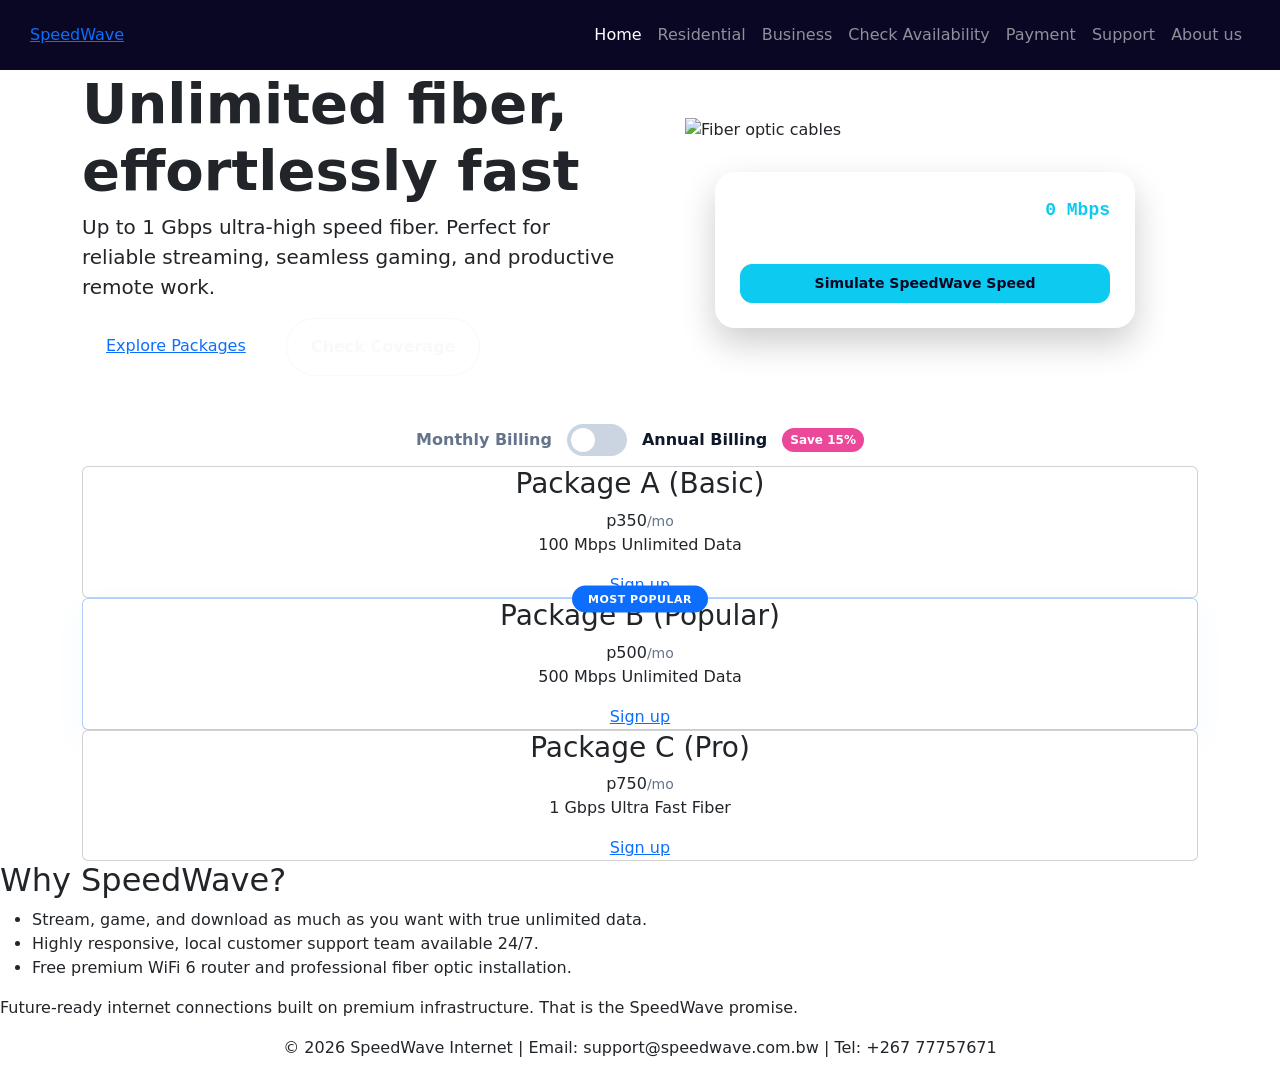
==== index.html @ 169de56e "Add initial index.html for SpeedWave Internet" ====
<!DOCTYPE html>
<html lang="en">
<head>
    <meta charset="utf-8">
    <meta name="viewport" content="width=device-width, initial-scale=1.0">
    <title>SpeedWave Internet | Unlimited Fiber</title>
    <link href="https://cdn.jsdelivr.net/npm/bootstrap@5.3.3/dist/css/bootstrap.min.css" rel="stylesheet">
    <link rel="stylesheet" href="style.css">
    <style>
        .speed-gauge-container {
            background: rgba(255, 255, 255, 0.08);
            border-radius: 20px;
            border: 1px solid rgba(255, 255, 255, 0.1);
            max-width: 420px;
            width: 100%;
            margin-top: 30px;
            box-shadow: 0 15px 35px rgba(0, 0, 0, 0.2);
        }
        .speed-bar-outer {
            height: 16px;
            background-color: rgba(255, 255, 255, 0.15);
            border-radius: 8px;
            overflow: hidden;
        }
        .speed-bar-inner {
            width: 0%;
            height: 100%;
            background: linear-gradient(90deg, #3b82f6, #00f2fe);
            border-radius: 8px;
            transition: width 0.1s ease-out;
        }
        .toggle-switch-wrapper {
            display: flex;
            align-items: center;
            justify-content: center;
            gap: 15px;
            margin-top: 40px;
            margin-bottom: 10px;
        }
        .toggle-switch {
            position: relative;
            display: inline-block;
            width: 60px;
            height: 32px;
        }
        .toggle-switch input {
            opacity: 0;
            width: 0;
            height: 0;
        }
        .slider {
            position: absolute;
            cursor: pointer;
            top: 0;
            left: 0;
            right: 0;
            bottom: 0;
            background-color: #cbd5e1;
            transition: .3s;
            border-radius: 34px;
        }
        .slider:before {
            position: absolute;
            content: "";
            height: 24px;
            width: 24px;
            left: 4px;
            bottom: 4px;
            background-color: white;
            transition: .3s;
            border-radius: 50%;
        }
        input:checked + .slider {
            background-color: #3b82f6;
        }
        input:checked + .slider:before {
            transform: translateX(28px);
        }
        .discount-badge {
            background-color: #ec4899;
            color: white;
            font-size: 12px;
            padding: 3px 8px;
            border-radius: 12px;
            font-weight: 700;
        }
    </style>
</head>
<body>
    <header class="top sticky-top navbar navbar-expand-lg navbar-dark" style="background-color: #090723; padding: 15px 30px;">
        <div class="container-fluid p-0">
            <a href="index.html" class="logo-text">
                Speed<span class="blue">Wave</span>
            </a>
            <button class="navbar-toggler" type="button" data-bs-toggle="collapse" data-bs-target="#mainNavbar" aria-controls="mainNavbar" aria-expanded="false" aria-label="Toggle navigation">
                <span class="navbar-toggler-icon"></span>
            </button>
            <div class="collapse navbar-collapse justify-content-end" id="mainNavbar">
                <ul class="menu navbar-nav ms-auto align-items-center">
                    <li class="nav-item"><a href="index.html" class="nav-link active">Home</a></li>
                    <li class="nav-item"><a href="htmls/residential.html" class="nav-link">Residential</a></li>
                    <li class="nav-item"><a href="htmls/business.html" class="nav-link">Business</a></li>
                    <li class="nav-item"><a href="htmls/check.html" class="nav-link">Check Availability</a></li>
                    <li class="nav-item"><a href="htmls/payment.html" class="nav-link">Payment</a></li>
                    <li class="nav-item"><a href="htmls/support.html" class="nav-link">Support</a></li>
                    <li class="nav-item"><a href="htmls/about.html" class="nav-link">About us</a></li>
                </ul>
            </div>
        </div>
    </header>

    <main>
        <section class="showcase-section">
            <div class="container">
                <div class="row align-items-center text-start">
                    <div class="col-lg-6 mb-5 mb-lg-0">
                        <h1 class="display-4 fw-bold">Unlimited fiber, effortlessly fast</h1>
                        <p class="lead">Up to 1 Gbps ultra-high speed fiber. Perfect for reliable streaming, seamless gaming, and productive remote work.</p>
                        <div class="d-flex flex-wrap gap-3">
                            <a href="htmls/residential.html" class="sign-up-button mt-0 px-4 py-3" style="font-size: 16px;">Explore Packages</a>
                            <a href="htmls/check.html" class="btn btn-outline-light px-4 py-3" style="border-radius: 30px; font-weight: 600;">Check Coverage</a>
                        </div>
                    </div>
                    <div class="col-lg-6 d-flex flex-column align-items-center">
                        <img src="images/Untitled design.png" alt="Fiber optic cables" class="showcase-image w-100" style="max-width: 480px; object-fit: cover;">
                        
                        <div class="speed-gauge-container p-4">
                            <div class="d-flex justify-content-between align-items-center mb-2">
                                <span class="text-white-50 font-monospace" style="font-size: 14px;">LIVE FIBER SPEED</span>
                                <span id="speed-indicator" class="fw-bold text-info font-monospace" style="font-size: 18px;">0 Mbps</span>
                            </div>
                            <div class="speed-bar-outer mb-3">
                                <div id="speed-progress" class="speed-bar-inner"></div>
                            </div>
                            <button id="simulate-btn" class="btn btn-sm btn-info w-100 fw-bold py-2" style="border-radius: 12px; color: #090723;">Simulate SpeedWave Speed</button>
                        </div>
                    </div>
                </div>
            </div>
        </section>

        <section class="container mt-5 text-center">
            <div class="toggle-switch-wrapper">
                <span class="fw-semibold" style="color: #64748b;">Monthly Billing</span>
                <label class="toggle-switch">
                    <input type="checkbox" id="billing-cycle-toggle">
                    <span class="slider"></span>
                </label>
                <span class="fw-semibold" style="color: #0f172a;">Annual Billing</span>
                <span class="discount-badge">Save 15%</span>
            </div>
            
            <div class="pricing">
                <div class="card">
                    <h3>Package A (Basic)</h3>
                    <div class="price" id="price-a">p350<span style="font-size: 14px; font-weight: 500; color: #64748b;">/mo</span></div>
                    <p>100 Mbps Unlimited Data</p>
                    <a href="htmls/payment.html?plan=basic" class="sign-up-button">Sign up</a>
                </div>
                <div class="card" style="border-color: rgba(59, 130, 246, 0.4); box-shadow: 0 10px 30px rgba(59, 130, 246, 0.05);">
                    <div class="position-absolute top-0 start-50 translate-middle badge rounded-pill bg-primary px-3 py-2" style="font-size: 11px; letter-spacing: 0.5px;">MOST POPULAR</div>
                    <h3>Package B (Popular)</h3>
                    <div class="price" id="price-b">p500<span style="font-size: 14px; font-weight: 500; color: #64748b;">/mo</span></div>
                    <p>500 Mbps Unlimited Data</p>
                    <a href="htmls/payment.html?plan=popular" class="sign-up-button">Sign up</a>
                </div>
                <div class="card">
                    <h3>Package C (Pro)</h3>
                    <div class="price" id="price-c">p750<span style="font-size: 14px; font-weight: 500; color: #64748b;">/mo</span></div>
                    <p>1 Gbps Ultra Fast Fiber</p>
                    <a href="htmls/payment.html?plan=pro" class="sign-up-button">Sign up</a>
                </div>
            </div>
        </section>

        <section class="why">
            <h2>Why SpeedWave?</h2>
            <ul>
                <li>Stream, game, and download as much as you want with true unlimited data.</li>
                <li>Highly responsive, local customer support team available 24/7.</li>
                <li>Free premium WiFi 6 router and professional fiber optic installation.</li>
            </ul>
            <p>Future-ready internet connections built on premium infrastructure. That is the SpeedWave promise.</p>
        </section>
    </main>

    <footer class="bottom">
        <div class="container text-center">
            <p class="copyright">&copy; 2026 SpeedWave Internet | Email: support@speedwave.com.bw | Tel: +267 77757671</p>
        </div>
    </footer>

    <script src="https://cdn.jsdelivr.net/npm/bootstrap@5.3.3/dist/js/bootstrap.bundle.min.js"></script>
    <script>
        document.getElementById('simulate-btn').addEventListener('click', function() {
            const btn = this;
            const progress = document.getElementById('speed-progress');
            const indicator = document.getElementById('speed-indicator');
            btn.disabled = true;
            btn.innerText = 'Testing Connection...';
            
            let speed = 0;
            const interval = setInterval(() => {
                speed += Math.floor(Math.random() * 45) + 5;
                if (speed >= 1000) {
                    speed = 1000;
                    clearInterval(interval);
                    btn.innerText = 'Re-run Speed Test';
                    btn.disabled = false;
                }
                progress.style.width = (speed / 10) + '%';
                indicator.innerText = speed + ' Mbps';
            }, 30);
        });

        document.getElementById('billing-cycle-toggle').addEventListener('change', function() {
            const isAnnual = this.checked;
            const priceA = document.getElementById('price-a');
            const priceB = document.getElementById('price-b');
            const priceC = document.getElementById('price-c');
            
            if (isAnnual) {
                priceA.innerHTML = 'p295<span style="font-size: 14px; font-weight: 500; color: #64748b;">/mo</span> <small style="display:block; font-size:11px; color:#22c55e;">billed annually</small>';
                priceB.innerHTML = 'p425<span style="font-size: 14px; font-weight: 500; color: #64748b;">/mo</span> <small style="display:block; font-size:11px; color:#22c55e;">billed annually</small>';
                priceC.innerHTML = 'p635<span style="font-size: 14px; font-weight: 500; color: #64748b;">/mo</span> <small style="display:block; font-size:11px; color:#22c55e;">billed annually</small>';
            } else {
                priceA.innerHTML = 'p350<span style="font-size: 14px; font-weight: 500; color: #64748b;">/mo</span>';
                priceB.innerHTML = 'p500<span style="font-size: 14px; font-weight: 500; color: #64748b;">/mo</span>';
                priceC.innerHTML = 'p750<span style="font-size: 14px; font-weight: 500; color: #64748b;">/mo</span>';
            }
        });
    </script>
</body>
</html>
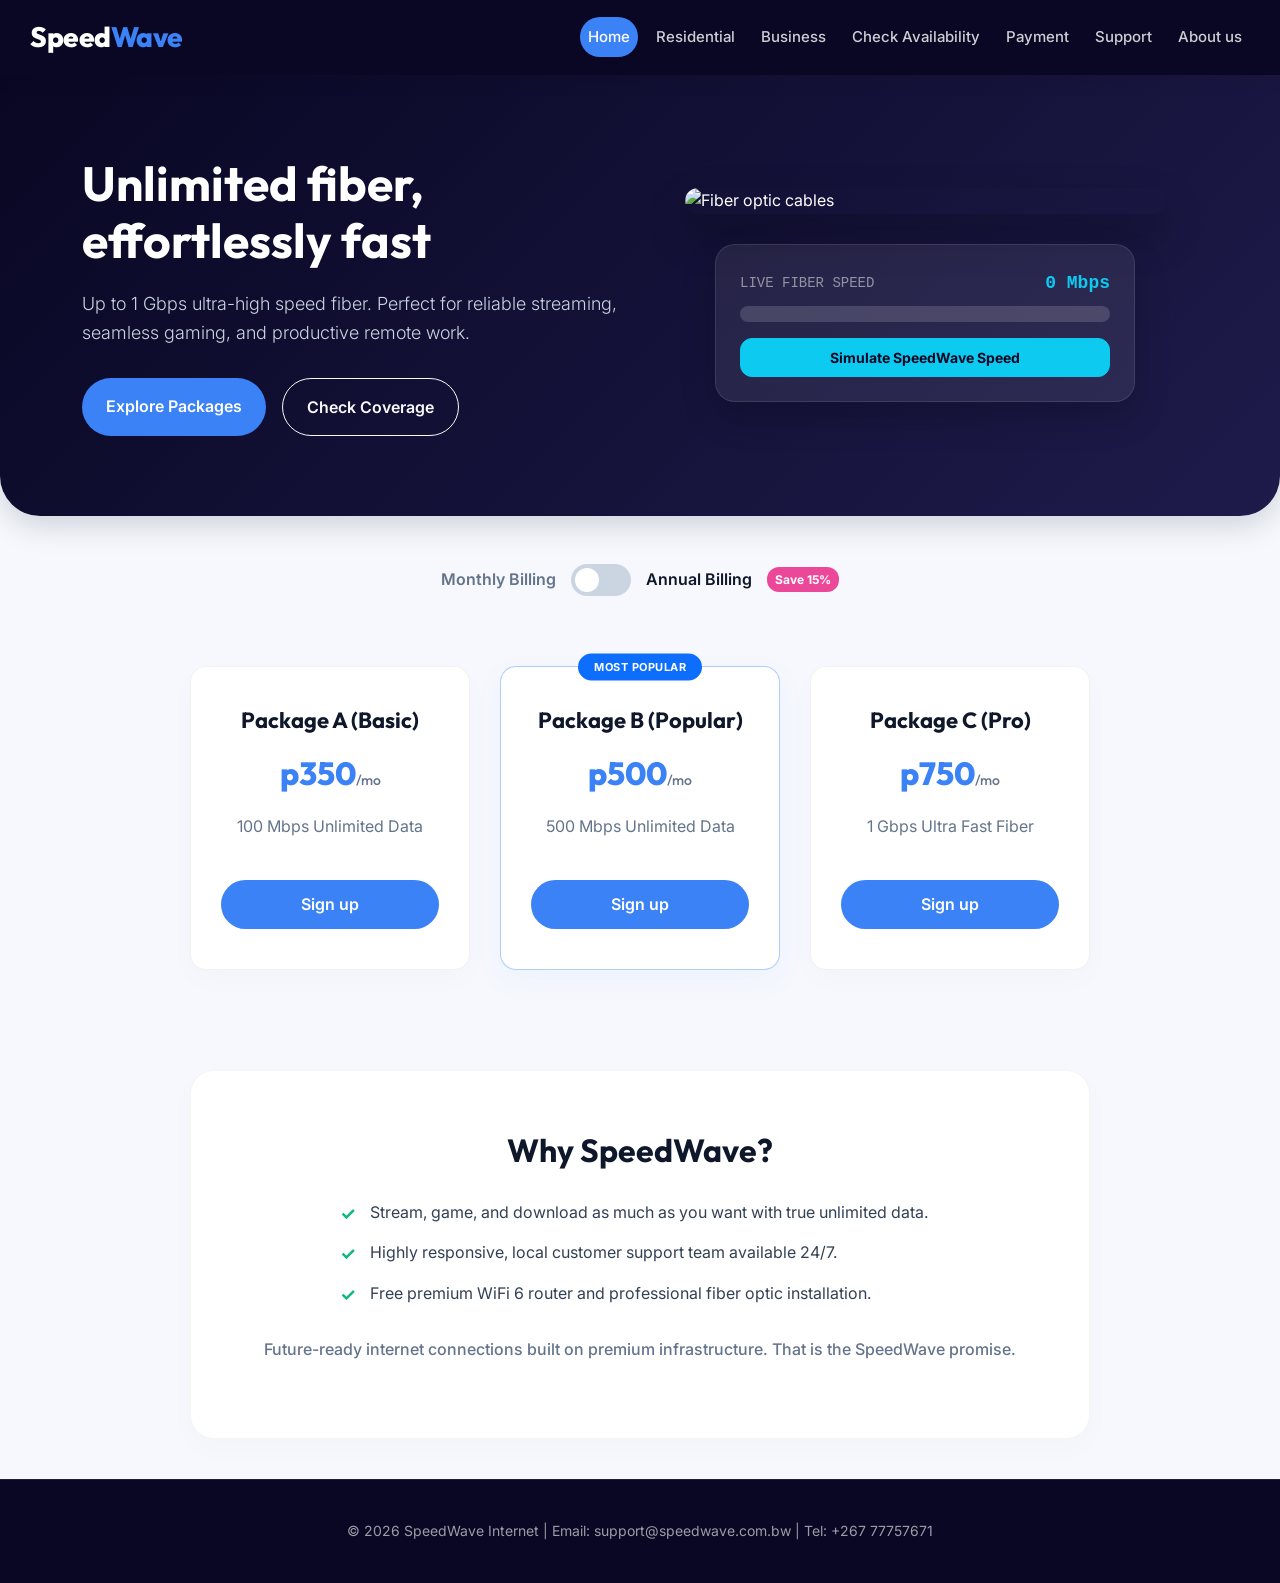
==== commit 0621ba19: "Fix image source path in index.html" ====
--- a/index.html
+++ b/index.html
@@ -122,7 +122,7 @@
                         </div>
                     </div>
                     <div class="col-lg-6 d-flex flex-column align-items-center">
-                        <img src="images/Untitled design.png" alt="Fiber optic cables" class="showcase-image w-100" style="max-width: 480px; object-fit: cover;">
+                        <img src="Untitled design.png" alt="Fiber optic cables" class="showcase-image w-100" style="max-width: 480px; object-fit: cover;">
                         
                         <div class="speed-gauge-container p-4">
                             <div class="d-flex justify-content-between align-items-center mb-2">
--- a/style.css
+++ b/style.css
@@ -0,0 +1,357 @@
+@import url('https://fonts.googleapis.com/css2?family=Inter:wght@300;400;500;600;700&family=Outfit:wght@400;500;600;700;800&display=swap');
+
+body {
+    margin: 0;
+    font-family: 'Inter', sans-serif;
+    background-color: #f6f8fd;
+    color: #1e293b;
+    line-height: 1.6;
+}
+
+h1, h2, h3, h4, h5, h6 {
+    font-family: 'Outfit', sans-serif;
+    font-weight: 700;
+    color: #0f172a;
+}
+
+.top {
+    background-color: #090723;
+    padding: 15px 30px;
+    display: flex;
+    align-items: center;
+    justify-content: space-between;
+    box-shadow: 0 4px 20px rgba(0, 0, 0, 0.08);
+}
+
+.logo-text {
+    font-family: 'Outfit', sans-serif;
+    font-size: 28px;
+    font-weight: 800;
+    color: #ffffff;
+    text-decoration: none;
+    letter-spacing: -0.5px;
+    transition: transform 0.2s;
+}
+
+.logo-text:hover {
+    transform: scale(1.02);
+}
+
+.logo-text .blue {
+    color: #3b82f6;
+}
+
+.menu {
+    list-style: none;
+    display: flex;
+    gap: 10px;
+    margin: 0;
+    padding: 0;
+}
+
+.menu li a {
+    color: rgba(255, 255, 255, 0.8);
+    padding: 8px 16px;
+    text-decoration: none;
+    font-weight: 500;
+    font-size: 15px;
+    border-radius: 20px;
+    transition: all 0.2s ease;
+}
+
+.menu li a:hover {
+    background-color: rgba(255, 255, 255, 0.1);
+    color: #ffffff;
+}
+
+.menu li a.active {
+    background-color: #3b82f6;
+    color: #ffffff;
+}
+
+.showcase-section {
+    display: flex;
+    flex-direction: column;
+    align-items: center;
+    text-align: center;
+    padding: 80px 20px;
+    background: linear-gradient(135deg, #090723 0%, #1e1b4b 100%);
+    color: #ffffff;
+    border-radius: 0 0 40px 40px;
+    box-shadow: 0 10px 30px rgba(9, 7, 35, 0.15);
+}
+
+.showcase-section h1 {
+    font-size: 48px;
+    font-weight: 800;
+    color: #ffffff;
+    max-width: 800px;
+    margin-bottom: 20px;
+    line-height: 1.2;
+}
+
+.showcase-section p {
+    font-size: 18px;
+    color: #cbd5e1;
+    max-width: 600px;
+    margin-bottom: 30px;
+}
+
+.showcase-image {
+    max-width: 100%;
+    height: auto;
+    border-radius: 20px;
+    box-shadow: 0 20px 40px rgba(0, 0, 0, 0.3);
+    transition: transform 0.3s ease;
+}
+
+.showcase-image:hover {
+    transform: translateY(-5px);
+}
+
+.pricing {
+    display: flex;
+    gap: 30px;
+    justify-content: center;
+    padding: 60px 20px;
+    flex-wrap: wrap;
+}
+
+.card {
+    background-color: #ffffff;
+    padding: 40px 30px;
+    border-radius: 16px;
+    border: 1px solid rgba(0, 0, 0, 0.05);
+    width: 280px;
+    text-align: center;
+    box-shadow: 0 10px 30px rgba(0, 0, 0, 0.02);
+    transition: all 0.3s ease;
+}
+
+.card:hover {
+    transform: translateY(-8px);
+    box-shadow: 0 20px 45px rgba(59, 130, 246, 0.08);
+    border-color: rgba(59, 130, 246, 0.15);
+}
+
+.card h3 {
+    font-size: 22px;
+    color: #0f172a;
+    margin-bottom: 15px;
+}
+
+.card p {
+    font-size: 16px;
+    color: #64748b;
+    margin-bottom: 25px;
+}
+
+.card .price {
+    font-size: 32px;
+    font-weight: 800;
+    color: #3b82f6;
+    font-family: 'Outfit', sans-serif;
+    margin-bottom: 15px;
+}
+
+.pricing-btn {
+    width: 100%;
+    padding: 12px 24px;
+    border: none;
+    border-radius: 30px;
+    font-weight: 600;
+    transition: all 0.2s ease;
+}
+
+.pricing-btn-primary {
+    background-color: #3b82f6;
+    color: #ffffff;
+}
+
+.pricing-btn-primary:hover {
+    background-color: #2563eb;
+    box-shadow: 0 4px 12px rgba(59, 130, 246, 0.3);
+}
+
+.pricing-btn-outline {
+    background-color: transparent;
+    color: #3b82f6;
+    border: 2px solid #3b82f6;
+}
+
+.pricing-btn-outline:hover {
+    background-color: #3b82f6;
+    color: #ffffff;
+}
+
+.why {
+    background-color: #ffffff;
+    padding: 60px 40px;
+    border-radius: 24px;
+    margin: 40px auto;
+    max-width: 900px;
+    box-shadow: 0 10px 30px rgba(0, 0, 0, 0.02);
+    border: 1px solid rgba(0, 0, 0, 0.04);
+}
+
+.why h2 {
+    text-align: center;
+    font-size: 32px;
+    margin-bottom: 30px;
+    color: #0f172a;
+}
+
+.why ul {
+    list-style: none;
+    padding: 0;
+    margin: 0 auto 30px auto;
+    max-width: 600px;
+}
+
+.why ul li {
+    position: relative;
+    padding-left: 30px;
+    margin-bottom: 15px;
+    font-size: 16px;
+    color: #334155;
+}
+
+.why ul li::before {
+    content: "✓";
+    position: absolute;
+    left: 0;
+    color: #10b981;
+    font-weight: bold;
+    font-size: 18px;
+}
+
+.why p {
+    text-align: center;
+    font-size: 16px;
+    color: #64748b;
+    font-weight: 500;
+}
+
+.packages {
+    display: flex;
+    gap: 30px;
+    justify-content: center;
+    flex-wrap: wrap;
+    padding: 40px 20px;
+}
+
+.package.card {
+    padding: 35px 25px;
+    border-radius: 16px;
+    width: 320px;
+    box-sizing: border-box;
+    display: flex;
+    flex-direction: column;
+    justify-content: space-between;
+    min-height: 380px;
+}
+
+.sign-up-button {
+    display: inline-block;
+    padding: 12px 24px;
+    background-color: #3b82f6;
+    color: white;
+    text-decoration: none;
+    font-weight: 600;
+    border-radius: 30px;
+    text-align: center;
+    transition: all 0.2s;
+    margin-top: 15px;
+}
+
+.sign-up-button:hover {
+    background-color: #2563eb;
+    color: white;
+    box-shadow: 0 4px 12px rgba(59, 130, 246, 0.3);
+}
+
+.business {
+    display: flex;
+    flex-direction: column;
+    padding: 60px 20px;
+    max-width: 1200px;
+    margin: 0 auto;
+    align-items: center;
+}
+
+.business-cards-container {
+    display: flex;
+    flex-wrap: wrap;
+    justify-content: center;
+    gap: 30px;
+    margin-top: 40px;
+    width: 100%;
+}
+
+.business .card {
+    padding: 40px;
+    border-radius: 16px;
+    width: 450px;
+    box-sizing: border-box;
+    text-align: left;
+}
+
+.support-layout {
+    display: flex;
+    gap: 50px;
+    align-items: flex-start;
+    margin-top: 40px;
+}
+
+.support-content {
+    flex: 3;
+}
+
+.support-image {
+    flex: 2;
+    background-color: #ffffff;
+    padding: 24px;
+    border-radius: 16px;
+    box-shadow: 0 10px 30px rgba(0, 0, 0, 0.02);
+    border: 1px solid rgba(0, 0, 0, 0.04);
+    text-align: center;
+}
+
+.support-image img {
+    width: 100%;
+    height: auto;
+    border-radius: 12px;
+    margin-bottom: 20px;
+}
+
+@media(max-width: 768px) {
+    .support-layout {
+        flex-direction: column;
+    }
+    .support-content, .support-image {
+        width: 100%;
+    }
+}
+
+.bottom {
+    background-color: #090723;
+    padding: 40px 20px;
+    text-align: center;
+    color: rgba(255, 255, 255, 0.6);
+    border-top: 1px solid rgba(255, 255, 255, 0.1);
+}
+
+.copyright {
+    color: rgba(255, 255, 255, 0.6);
+    font-size: 14px;
+    margin: 0;
+}
+
+.copyright a {
+    color: #3b82f6;
+    text-decoration: none;
+}
+
+.copyright a:hover {
+    text-decoration: underline;
+}
